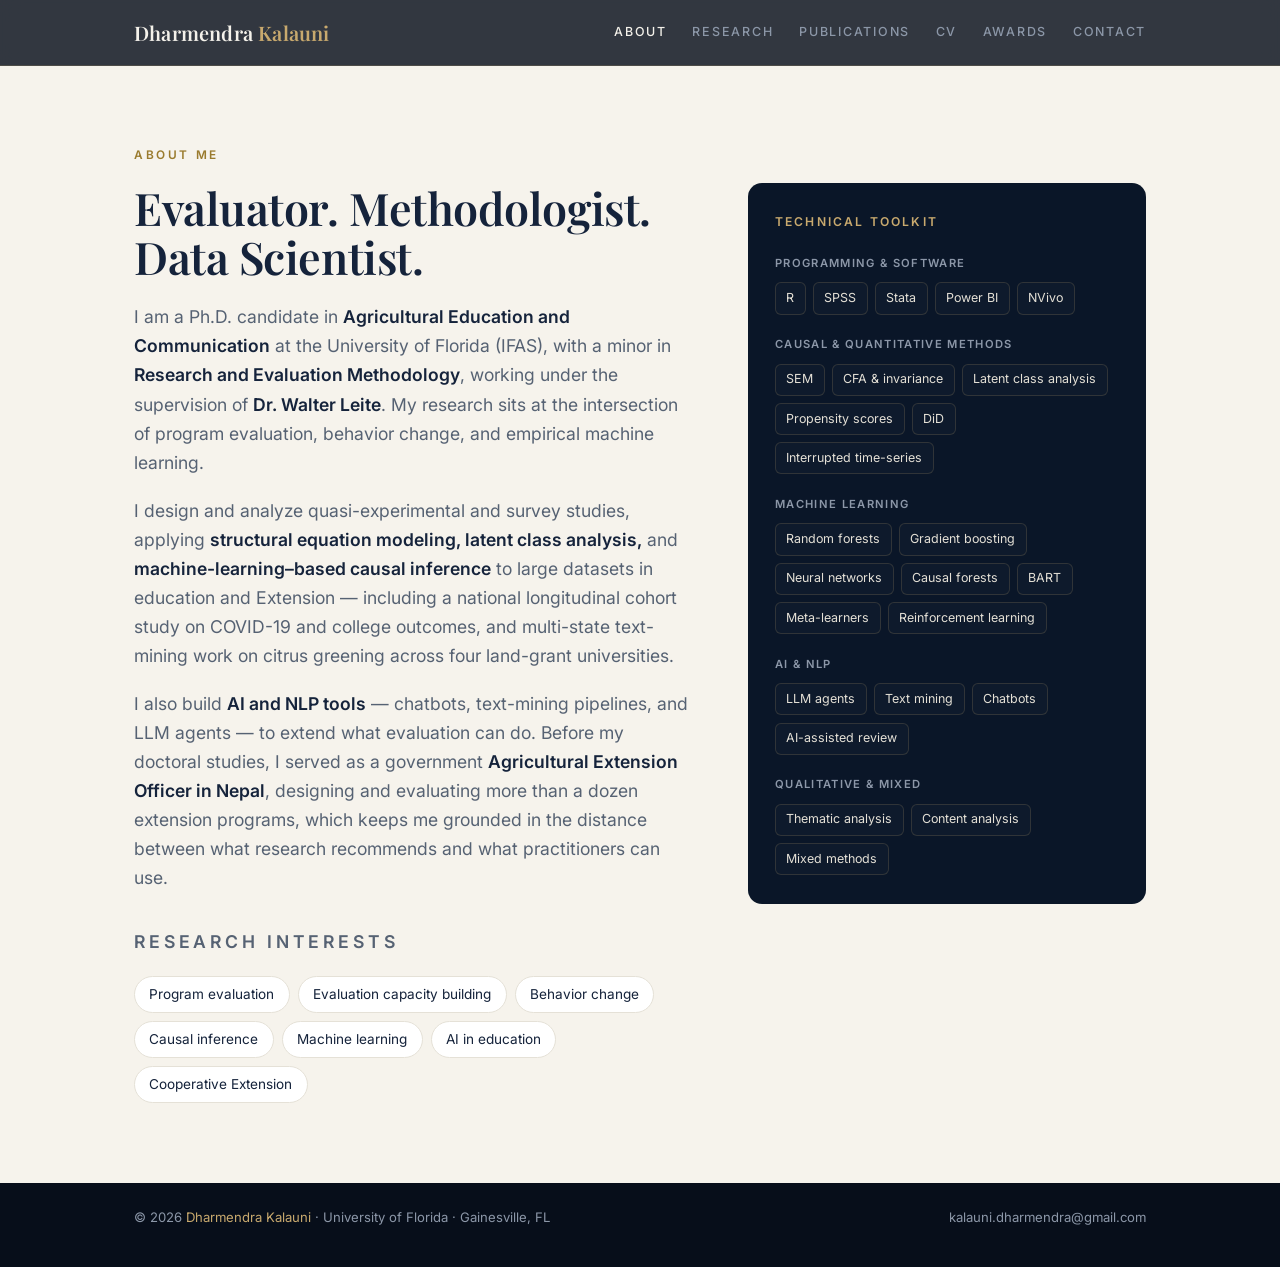
==== about.html @ 7e6e414e "Add files via upload" ====
<!DOCTYPE html>
<html lang="en">
<head>
<meta charset="UTF-8" />
<meta name="viewport" content="width=device-width, initial-scale=1.0" />
<title>About — Dharmendra Kalauni</title>
<meta name="description" content="About Dharmendra Kalauni — evaluation methodologist, researcher, and data scientist at the University of Florida." />
<link rel="preconnect" href="https://fonts.googleapis.com" />
<link rel="preconnect" href="https://fonts.gstatic.com" crossorigin />
<link href="https://fonts.googleapis.com/css2?family=Playfair+Display:wght@400;500;600;700&family=Inter:wght@300;400;500;600;700&display=swap" rel="stylesheet" />
<link rel="stylesheet" href="styles.css" />
<script>document.documentElement.className+=" js";</script>
</head>
<body>

<nav class="nav"><div class="nav-inner">
  <a class="brand" href="index.html">Dharmendra <span class="gold">Kalauni</span></a>
  <div class="nav-links">
    <a href="about.html" aria-current="page">About</a>
    <a href="research.html">Research</a>
    <a href="publications.html">Publications</a>
    <a href="cv.html">CV</a>
    <a href="awards.html">Awards</a>
    <a href="contact.html">Contact</a>
  </div>
</div></nav>

<section class="section">
  <div class="wrap">
    <p class="label">About me</p>
    <div class="about-grid">
      <div class="bio reveal">
        <h2 class="sec-head">Evaluator. Methodologist.<br />Data Scientist.</h2>
        <p>I am a Ph.D. candidate in <b>Agricultural Education and Communication</b> at the University of Florida (IFAS), with a minor in <b>Research and Evaluation Methodology</b>, working under the supervision of <b>Dr. Walter Leite</b>. My research sits at the intersection of program evaluation, behavior change, and empirical machine learning.</p>
        <p>I design and analyze quasi-experimental and survey studies, applying <b>structural equation modeling, latent class analysis,</b> and <b>machine-learning–based causal inference</b> to large datasets in education and Extension — including a national longitudinal cohort study on COVID-19 and college outcomes, and multi-state text-mining work on citrus greening across four land-grant universities.</p>
        <p>I also build <b>AI and NLP tools</b> — chatbots, text-mining pipelines, and LLM agents — to extend what evaluation can do. Before my doctoral studies, I served as a government <b>Agricultural Extension Officer in Nepal</b>, designing and evaluating more than a dozen extension programs, which keeps me grounded in the distance between what research recommends and what practitioners can use.</p>

        <p class="label" style="margin-top:2.2rem;">Research interests</p>
        <div class="interests">
          <span class="tag">Program evaluation</span>
          <span class="tag">Evaluation capacity building</span>
          <span class="tag">Behavior change</span>
          <span class="tag">Causal inference</span>
          <span class="tag">Machine learning</span>
          <span class="tag">AI in education</span>
          <span class="tag">Cooperative Extension</span>
        </div>
      </div>

      <aside class="toolkit reveal">
        <h3>Technical Toolkit</h3>
        <div class="grp">
          <h4>Programming &amp; Software</h4>
          <div class="tags"><span class="tag">R</span><span class="tag">SPSS</span><span class="tag">Stata</span><span class="tag">Power BI</span><span class="tag">NVivo</span></div>
        </div>
        <div class="grp">
          <h4>Causal &amp; Quantitative Methods</h4>
          <div class="tags"><span class="tag">SEM</span><span class="tag">CFA &amp; invariance</span><span class="tag">Latent class analysis</span><span class="tag">Propensity scores</span><span class="tag">DiD</span><span class="tag">Interrupted time-series</span></div>
        </div>
        <div class="grp">
          <h4>Machine Learning</h4>
          <div class="tags"><span class="tag">Random forests</span><span class="tag">Gradient boosting</span><span class="tag">Neural networks</span><span class="tag">Causal forests</span><span class="tag">BART</span><span class="tag">Meta-learners</span><span class="tag">Reinforcement learning</span></div>
        </div>
        <div class="grp">
          <h4>AI &amp; NLP</h4>
          <div class="tags"><span class="tag">LLM agents</span><span class="tag">Text mining</span><span class="tag">Chatbots</span><span class="tag">AI-assisted review</span></div>
        </div>
        <div class="grp">
          <h4>Qualitative &amp; Mixed</h4>
          <div class="tags"><span class="tag">Thematic analysis</span><span class="tag">Content analysis</span><span class="tag">Mixed methods</span></div>
        </div>
      </aside>
    </div>
  </div>
</section>

<footer><div class="wrap">
  <span>© <span data-year></span> <span class="gold">Dharmendra Kalauni</span> · University of Florida · Gainesville, FL</span>
  <span>kalauni.dharmendra@gmail.com</span>
</div></footer>

<script src="script.js"></script>
</body>
</html>
---- styles.css ----
/* ============================================================
   Dharmendra Kalauni — shared styles
   Deep navy + warm gold · Playfair Display + Inter · upright type
   ============================================================ */
:root{
  --navy:#0A1628; --navy-deep:#070E1A; --navy-soft:#13243E; --navy-card:#101F35;
  --paper:#F6F3EC; --surface:#FFFFFF;
  --ink:#15233B; --ink-soft:#566273;
  --gold:#C8A96E; --gold-soft:#D8BD86; --gold-ink:#9A7B2E; --gold-tint:#EFE7D6;
  --line:#E5E1D7; --line-soft:#EFEBE2;
  --line-dk:rgba(200,169,110,.18); --text-dk:#C7D0DD; --text-dk-soft:#8C97A8;
  --display:"Playfair Display",Georgia,serif;
  --body:"Inter",system-ui,sans-serif;
  --maxw:1140px; --gut:clamp(1.25rem,5vw,4rem);
}
*{box-sizing:border-box;}
html{scroll-behavior:smooth;}
@media (prefers-reduced-motion:reduce){html{scroll-behavior:auto;}}
body{margin:0;background:var(--paper);color:var(--ink);font-family:var(--body);font-size:17px;line-height:1.65;-webkit-font-smoothing:antialiased;text-rendering:optimizeLegibility;}
body.theme-dark{background:var(--navy);color:var(--text-dk);}
a{color:inherit;}
img{max-width:100%;display:block;}
.wrap{max-width:var(--maxw);margin:0 auto;padding-left:var(--gut);padding-right:var(--gut);}
.label{font-family:var(--body);font-size:.74rem;font-weight:600;letter-spacing:.22em;text-transform:uppercase;color:var(--gold-ink);margin:0 0 1.1rem;}
.theme-dark .label,.hero .label,.dark-sec .label{color:var(--gold);}

/* ---------- NAV (dark, consistent) ---------- */
.nav{position:sticky;top:0;z-index:50;background:rgba(7,14,26,.82);backdrop-filter:blur(10px);border-bottom:1px solid var(--line-dk);}
.nav-inner{max-width:var(--maxw);margin:0 auto;padding:1rem var(--gut);display:flex;align-items:center;justify-content:space-between;gap:1rem;flex-wrap:wrap;}
.brand{font-family:var(--display);font-weight:600;font-size:1.25rem;letter-spacing:.01em;text-decoration:none;color:#F4F1EA;}
.brand .gold{color:var(--gold);}
.nav-links{display:flex;gap:1.6rem;flex-wrap:wrap;}
.nav-links a{font-family:var(--body);font-size:.78rem;font-weight:500;letter-spacing:.14em;text-transform:uppercase;text-decoration:none;color:var(--text-dk-soft);transition:color .2s;padding:.2rem 0;}
.nav-links a:hover{color:var(--gold);}
.nav-links a[aria-current="page"]{color:#F4F1EA;}

/* ---------- BUTTONS ---------- */
.btn{font-family:var(--body);font-size:.9rem;font-weight:500;text-decoration:none;padding:.8rem 1.6rem;border-radius:40px;transition:all .2s;display:inline-flex;align-items:center;gap:.55rem;cursor:pointer;}
.btn-solid{background:var(--gold);color:var(--navy-deep);}
.btn-solid:hover{background:var(--gold-soft);}
.btn-ghost{border:1px solid var(--line);color:var(--ink);}
.btn-ghost:hover{border-color:var(--gold-ink);color:var(--gold-ink);}
.btn-ghost-light{border:1px solid rgba(200,169,110,.45);color:#EDE7DA;}
.btn-ghost-light:hover{border-color:var(--gold);color:var(--gold);}

/* ---------- HERO ---------- */
.hero{background:var(--navy);color:var(--text-dk);position:relative;overflow:hidden;}
.hero::after{content:"";position:absolute;inset:0;background:radial-gradient(120% 120% at 88% -10%,rgba(200,169,110,.10),transparent 55%);pointer-events:none;}
.hero-inner{max-width:var(--maxw);margin:0 auto;padding:clamp(3rem,8vw,6rem) var(--gut);position:relative;z-index:1;display:grid;grid-template-columns:1.15fr .85fr;gap:clamp(2rem,5vw,4rem);align-items:center;}
@media (max-width:820px){.hero-inner{grid-template-columns:1fr;}.hero-portrait{order:-1;}}
.hero .chip{display:inline-flex;align-items:center;gap:.55rem;border:1px solid var(--line-dk);border-radius:40px;padding:.4rem 1rem;font-size:.82rem;color:var(--gold);margin-bottom:1.4rem;}
.hero .chip::before{content:"";width:7px;height:7px;border-radius:50%;background:var(--gold);}
.hero h1{font-family:var(--display);font-weight:600;font-size:clamp(2.8rem,7.5vw,4.8rem);line-height:1.02;letter-spacing:-0.01em;margin:.1rem 0 .9rem;color:#F4F1EA;}
.hero h1 .ln2{display:block;color:var(--gold);}
.hero .role{font-size:clamp(1.05rem,2.3vw,1.35rem);color:#E4E0D6;margin:0 0 .3rem;font-weight:500;}
.hero .role b{color:var(--gold);font-weight:600;}
.hero .where{font-size:.98rem;color:var(--text-dk-soft);margin:0 0 1.4rem;}
.hero .lede{font-size:1.05rem;line-height:1.6;color:var(--text-dk);max-width:46ch;margin:0 0 1.9rem;}
.hero .lede b{color:#F4F1EA;font-weight:600;}
.hero .cta-row{display:flex;flex-wrap:wrap;gap:.8rem;margin-bottom:2rem;}
.hero .connect{display:flex;align-items:center;gap:.8rem;}
.hero .connect .lbl{font-size:.72rem;font-weight:600;letter-spacing:.2em;text-transform:uppercase;color:var(--text-dk-soft);margin-right:.3rem;}
.iconbtn{width:42px;height:42px;border-radius:50%;border:1px solid var(--line-dk);display:inline-flex;align-items:center;justify-content:center;color:var(--text-dk);transition:all .2s;}
.iconbtn:hover{border-color:var(--gold);color:var(--gold);}
.iconbtn svg{width:18px;height:18px;}

/* portrait + orbiting dot */
.hero-portrait{display:flex;justify-content:center;}
.portrait{position:relative;width:min(330px,76vw);aspect-ratio:1;}
.portrait .ring{position:absolute;inset:0;border:1px dashed rgba(200,169,110,.4);border-radius:50%;}
.portrait .orbit{position:absolute;inset:0;border-radius:50%;animation:spin 14s linear infinite;}
.portrait .orbit::before{content:"";position:absolute;top:-6px;left:50%;width:12px;height:12px;margin-left:-6px;background:var(--gold);border-radius:50%;box-shadow:0 0 14px 2px rgba(200,169,110,.8);}
@keyframes spin{to{transform:rotate(360deg);}}
@media (prefers-reduced-motion:reduce){.portrait .orbit{animation:none;}}
.headshot{position:absolute;inset:16px;border-radius:50%;overflow:hidden;background:var(--navy-soft);border:1px solid var(--line-dk);display:flex;align-items:center;justify-content:center;}
.headshot img{width:100%;height:100%;object-fit:cover;}
.headshot.empty::after{content:"DK";font-family:var(--display);font-size:3rem;color:var(--gold);font-weight:600;}

/* ---------- SECTIONS ---------- */
.section{padding:clamp(3rem,7vw,5rem) 0;}
.section + .section{border-top:1px solid var(--line);}
.sec-head{font-family:var(--display);font-weight:600;font-size:clamp(1.9rem,4vw,2.8rem);letter-spacing:-0.01em;margin:0 0 1.3rem;line-height:1.1;}
.lead-para{font-size:1.12rem;max-width:66ch;color:var(--ink-soft);}
.lead-para b,.lead-para strong{color:var(--ink);font-weight:600;}
.theme-dark .lead-para{color:var(--text-dk);}
.theme-dark .lead-para b{color:#F4F1EA;}

.page-head{padding:clamp(2.6rem,6vw,4rem) 0 clamp(1.4rem,3vw,2rem);}
.page-head.light{border-bottom:1px solid var(--line);}
.page-head h1{font-family:var(--display);font-weight:600;font-size:clamp(2.2rem,5.5vw,3.6rem);letter-spacing:-0.015em;margin:.2rem 0 .6rem;line-height:1.05;}
.page-head p{color:var(--ink-soft);max-width:62ch;margin:0;font-size:1.12rem;}
.theme-dark .page-head p{color:var(--text-dk);}
.page-head .row{display:flex;justify-content:space-between;align-items:flex-end;gap:1.5rem;flex-wrap:wrap;}

/* ---------- STATS (home) ---------- */
.stats{display:flex;flex-wrap:wrap;gap:1.6rem 3rem;padding:2rem 0;border-top:1px solid var(--line);border-bottom:1px solid var(--line);}
.stat .n{font-family:var(--display);font-weight:600;font-size:clamp(1.9rem,4.5vw,2.7rem);line-height:1;}
.stat .l{font-size:.74rem;font-weight:500;letter-spacing:.12em;text-transform:uppercase;color:var(--ink-soft);margin-top:.5rem;}

/* ---------- CARDS (home) ---------- */
.cards{display:grid;grid-template-columns:repeat(3,1fr);gap:1.1rem;margin-top:2.4rem;}
@media (max-width:820px){.cards{grid-template-columns:1fr 1fr;}}
@media (max-width:520px){.cards{grid-template-columns:1fr;}}
.card{display:flex;flex-direction:column;text-decoration:none;color:var(--ink);background:var(--surface);border:1px solid var(--line);border-radius:10px;padding:1.6rem 1.5rem;transition:transform .2s,border-color .2s,box-shadow .2s;}
.card:hover{transform:translateY(-3px);border-color:var(--gold);box-shadow:0 14px 34px -20px rgba(10,22,40,.4);}
.card .ix{font-size:.74rem;font-weight:600;color:var(--gold-ink);letter-spacing:.08em;}
.card h3{font-family:var(--display);font-weight:600;font-size:1.35rem;margin:.5rem 0 .4rem;}
.card p{margin:0 0 1.1rem;font-size:.95rem;color:var(--ink-soft);line-height:1.5;flex:1;}
.card .go{font-size:.82rem;font-weight:600;color:var(--gold-ink);}

/* ---------- ABOUT ---------- */
.about-grid{display:grid;grid-template-columns:1.4fr 1fr;gap:clamp(2rem,5vw,3.5rem);align-items:start;}
@media (max-width:820px){.about-grid{grid-template-columns:1fr;}}
.bio p{font-size:1.1rem;color:var(--ink-soft);margin:0 0 1.2rem;}
.bio p b{color:var(--ink);font-weight:600;}
.toolkit{background:var(--navy);color:var(--text-dk);border-radius:14px;padding:1.8rem 1.7rem;position:sticky;top:90px;}
.toolkit h3{font-size:.76rem;font-weight:600;letter-spacing:.18em;text-transform:uppercase;color:var(--gold);margin:0 0 1.4rem;}
.toolkit .grp{margin-bottom:1.3rem;}
.toolkit .grp:last-child{margin-bottom:0;}
.toolkit .grp h4{font-size:.7rem;font-weight:600;letter-spacing:.12em;text-transform:uppercase;color:var(--text-dk-soft);margin:0 0 .6rem;}
.toolkit .tags{display:flex;flex-wrap:wrap;gap:.45rem;}
.toolkit .tag{font-size:.78rem;color:#E4E0D6;border:1px solid var(--line-dk);border-radius:6px;padding:.3rem .65rem;background:rgba(255,255,255,.02);}
.interests{display:flex;flex-wrap:wrap;gap:.5rem;margin-top:1rem;}
.interests .tag{font-size:.85rem;color:var(--ink);border:1px solid var(--line);border-radius:40px;padding:.4rem .9rem;background:var(--surface);}

/* ---------- RESEARCH threads ---------- */
.threads{display:grid;grid-template-columns:1fr 1fr;gap:1.2rem;margin-top:1.8rem;}
@media (max-width:720px){.threads{grid-template-columns:1fr;}}
.thread{border:1px solid var(--line);border-radius:10px;padding:1.6rem 1.5rem;background:var(--surface);}
.thread .ix{font-size:.74rem;font-weight:600;color:var(--gold-ink);letter-spacing:.08em;}
.thread h4{font-family:var(--display);font-weight:600;font-size:1.3rem;margin:.5rem 0 .5rem;}
.thread p{margin:0;font-size:.97rem;color:var(--ink-soft);line-height:1.55;}
.thread .meth{margin-top:.9rem;display:flex;flex-wrap:wrap;gap:.4rem;}
.thread .meth span{font-size:.72rem;color:var(--gold-ink);border:1px solid var(--line);border-radius:5px;padding:.2rem .5rem;}

.featured{margin-top:2.2rem;background:var(--navy);color:var(--text-dk);border-radius:14px;padding:clamp(1.6rem,4vw,2.4rem);}
.featured .tagline{font-size:.74rem;font-weight:600;letter-spacing:.18em;text-transform:uppercase;color:var(--gold);margin:0 0 1rem;}
.featured h3{font-family:var(--display);font-weight:600;font-size:clamp(1.4rem,3vw,1.9rem);color:#F4F1EA;margin:0 0 1rem;line-height:1.15;}
.featured p{color:var(--text-dk);font-size:1.02rem;margin:0 0 1.1rem;max-width:70ch;}
.featured .cite{border-left:2px solid var(--gold);padding:.4rem 0 .4rem 1rem;font-size:.95rem;color:#E4E0D6;}
.featured .cite b{color:#F4F1EA;}
.featured .cite .vn{display:block;color:var(--text-dk-soft);font-size:.85rem;margin-top:.3rem;}

/* ---------- MODEL DIAGRAM ---------- */
.model-block{margin-top:1.8rem;background:var(--surface);border:1px solid var(--line);border-radius:12px;padding:clamp(1.5rem,4vw,2.4rem);}
.model svg{width:100%;height:auto;max-width:760px;margin:0 auto;display:block;}
.model-cap{font-size:.78rem;color:var(--ink-soft);margin:1.2rem 0 0;text-align:center;}
.model-cap b{color:var(--gold-ink);font-weight:600;}
.node rect{fill:var(--paper);stroke:var(--navy);stroke-width:1.5;}
.node.accent rect{stroke:var(--gold-ink);}
.node text{font-family:var(--body);font-weight:600;fill:var(--ink);}
.node .sub{font-weight:400;fill:var(--ink-soft);}
.edge{stroke:var(--navy);stroke-width:1.6;fill:none;}
.edge.dash{stroke:var(--gold-ink);stroke-dasharray:5 4;}
.edge-label{font-size:11px;fill:var(--ink-soft);}

/* ---------- PUBLICATIONS ---------- */
.pub-list{list-style:none;margin:1.4rem 0 0;padding:0;border-top:1px solid var(--line);}
.pub-list li{padding:1.15rem 0;border-bottom:1px solid var(--line-soft);display:grid;grid-template-columns:auto 1fr;gap:1.2rem;}
.pub-list .yr{font-size:.85rem;font-weight:600;color:var(--gold-ink);padding-top:.15rem;}
.pub-list .cite{font-size:.98rem;line-height:1.55;}
.pub-list .cite em{color:var(--ink-soft);font-style:normal;}
.pub-list .cite b{color:var(--ink);font-weight:700;}
.pub-list .venue{font-size:.82rem;color:var(--ink-soft);display:block;margin-top:.3rem;}
.pub-list .venue a{color:var(--gold-ink);text-decoration:none;border-bottom:1px solid transparent;}
.pub-list .venue a:hover{border-bottom-color:var(--gold-ink);}
.sub-label{font-size:.76rem;font-weight:600;letter-spacing:.14em;text-transform:uppercase;color:var(--gold-ink);margin:2.6rem 0 .2rem;}

/* ---------- CV TIMELINE (dark) ---------- */
.cv-grid{display:grid;grid-template-columns:1fr 1fr;gap:clamp(2rem,5vw,4rem);margin-top:1rem;}
@media (max-width:820px){.cv-grid{grid-template-columns:1fr;}}
.tl-head{font-size:.78rem;font-weight:600;letter-spacing:.16em;text-transform:uppercase;color:var(--gold);border-bottom:1px solid var(--line-dk);padding-bottom:.8rem;margin:0 0 1.6rem;}
.tl{list-style:none;margin:0;padding:0;position:relative;border-left:1px solid var(--line-dk);}
.tl li{position:relative;padding:0 0 1.8rem 1.6rem;}
.tl li::before{content:"";position:absolute;left:-5px;top:.35rem;width:9px;height:9px;border-radius:50%;background:var(--gold);box-shadow:0 0 0 3px var(--navy);}
.tl .when{font-size:.8rem;font-weight:500;color:var(--gold);margin-bottom:.3rem;}
.tl h4{font-family:var(--display);font-weight:600;font-size:1.2rem;color:#F4F1EA;margin:0 0 .25rem;}
.tl .org{font-size:.95rem;color:var(--text-dk-soft);margin:0 0 .6rem;}
.tl .badge{display:inline-block;font-size:.74rem;color:var(--gold);border:1px solid var(--line-dk);border-radius:40px;padding:.15rem .7rem;margin:0 0 .6rem;}
.tl ul{margin:.4rem 0 0;padding-left:1.1rem;}
.tl ul li{padding:0;margin:0 0 .35rem;border:none;font-size:.92rem;color:var(--text-dk);}
.tl ul li::before{display:none;}

/* ---------- AWARDS ---------- */
.awards-grid{display:grid;grid-template-columns:repeat(2,1fr);gap:1.5rem;margin-top:1.6rem;}
@media (max-width:680px){.awards-grid{grid-template-columns:1fr;}}
.award{background:var(--surface);border:1px solid var(--line);border-radius:12px;overflow:hidden;display:flex;flex-direction:column;}
.photo{position:relative;aspect-ratio:16/10;background:var(--gold-tint);border-bottom:1px solid var(--line);}
.photo img{width:100%;height:100%;object-fit:cover;}
.photo.empty{display:flex;align-items:center;justify-content:center;}
.photo.empty::after{content:attr(data-label);font-size:.8rem;font-weight:600;letter-spacing:.06em;color:var(--gold-ink);text-align:center;padding:1rem;}
.award .body{padding:1.2rem 1.4rem;}
.award .year{font-size:.76rem;font-weight:600;color:var(--gold-ink);}
.award h4{font-family:var(--display);font-weight:600;font-size:1.22rem;margin:.4rem 0 .4rem;}
.award p{margin:0;font-size:.93rem;color:var(--ink-soft);line-height:1.5;}

/* ---------- CONTACT (Let's Connect) ---------- */
.connect-grid{display:grid;grid-template-columns:1fr 1fr;gap:clamp(2.5rem,6vw,5rem);align-items:start;}
@media (max-width:820px){.connect-grid{grid-template-columns:1fr;}}
.connect h2{font-family:var(--display);font-weight:600;font-size:clamp(2.4rem,6vw,3.6rem);color:#F4F1EA;margin:0 0 1.2rem;}
.connect .intro{color:var(--text-dk);font-size:1.05rem;max-width:42ch;margin:0 0 2.4rem;}
.info-row{display:flex;gap:1rem;align-items:flex-start;margin-bottom:1.5rem;}
.info-row .ico{flex:none;width:46px;height:46px;border-radius:10px;background:rgba(200,169,110,.12);border:1px solid var(--line-dk);display:flex;align-items:center;justify-content:center;color:var(--gold);}
.info-row .ico svg{width:20px;height:20px;}
.info-row .k{font-size:.72rem;font-weight:600;letter-spacing:.16em;text-transform:uppercase;color:var(--text-dk-soft);margin-bottom:.2rem;}
.info-row .v{font-size:1.02rem;color:#EDE7DA;}
.info-row a.v{text-decoration:none;}
.info-row a.v:hover{color:var(--gold);}
.find-card{display:flex;align-items:center;gap:1rem;background:var(--navy-card);border:1px solid var(--line-dk);border-radius:14px;padding:1.1rem 1.3rem;text-decoration:none;margin-bottom:1rem;transition:border-color .2s,transform .2s;}
.find-card:hover{border-color:var(--gold);transform:translateX(3px);}
.find-card .ico{flex:none;width:46px;height:46px;border-radius:10px;background:rgba(200,169,110,.12);display:flex;align-items:center;justify-content:center;color:var(--gold);}
.find-card .ico svg{width:22px;height:22px;}
.find-card .t{flex:1;}
.find-card .t .nm{font-size:1.05rem;font-weight:600;color:#F4F1EA;}
.find-card .t .sb{font-size:.85rem;color:var(--text-dk-soft);}
.find-card .arr{color:var(--text-dk-soft);font-size:1.1rem;}
.find-card:hover .arr{color:var(--gold);}

/* ---------- FOOTER ---------- */
footer{background:var(--navy-deep);color:var(--text-dk-soft);font-size:.82rem;padding:1.5rem 0 2.4rem;}
footer .wrap{display:flex;flex-wrap:wrap;justify-content:space-between;gap:.6rem;}
footer .gold{color:var(--gold);}

/* ---------- reveal + a11y ---------- */
.reveal{transition:opacity .7s ease,transform .7s ease;}
.js .reveal{opacity:0;transform:translateY(14px);}
.js .reveal.in{opacity:1;transform:none;}
@media (prefers-reduced-motion:reduce){.js .reveal{opacity:1;transform:none;transition:none;}}
:focus-visible{outline:2px solid var(--gold);outline-offset:3px;border-radius:2px;}

/* dark-theme heading overrides */
.theme-dark .page-head h1,.theme-dark .sec-head{color:#F4F1EA;}
.theme-dark .section + .section{border-top-color:var(--line-dk);}
.theme-dark .page-head.light{border-bottom-color:var(--line-dk);}
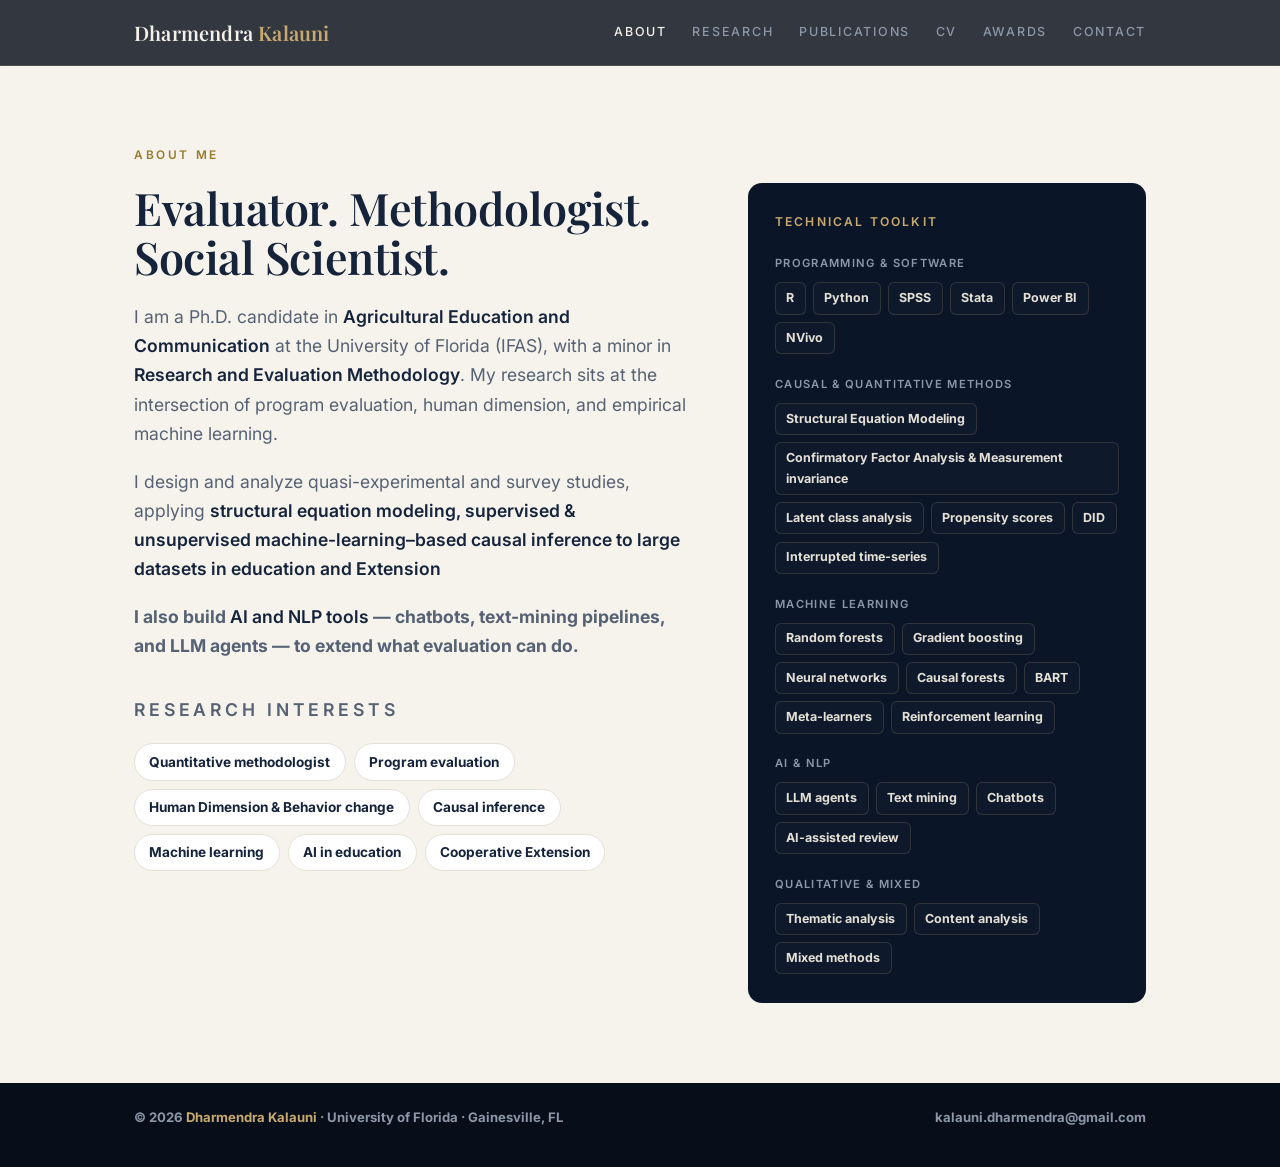
==== commit 90216c84: "Update about.html" ====
--- a/about.html
+++ b/about.html
@@ -4,7 +4,7 @@
 <meta charset="UTF-8" />
 <meta name="viewport" content="width=device-width, initial-scale=1.0" />
 <title>About — Dharmendra Kalauni</title>
-<meta name="description" content="About Dharmendra Kalauni — evaluation methodologist, researcher, and data scientist at the University of Florida." />
+<meta name="description" content="About Dharmendra Kalauni — quantitative methodologist, applied social scientist, and data enthusiast at the University of Florida." />
 <link rel="preconnect" href="https://fonts.googleapis.com" />
 <link rel="preconnect" href="https://fonts.gstatic.com" crossorigin />
 <link href="https://fonts.googleapis.com/css2?family=Playfair+Display:wght@400;500;600;700&family=Inter:wght@300;400;500;600;700&display=swap" rel="stylesheet" />
@@ -30,16 +30,16 @@
     <p class="label">About me</p>
     <div class="about-grid">
       <div class="bio reveal">
-        <h2 class="sec-head">Evaluator. Methodologist.<br />Data Scientist.</h2>
-        <p>I am a Ph.D. candidate in <b>Agricultural Education and Communication</b> at the University of Florida (IFAS), with a minor in <b>Research and Evaluation Methodology</b>, working under the supervision of <b>Dr. Walter Leite</b>. My research sits at the intersection of program evaluation, behavior change, and empirical machine learning.</p>
-        <p>I design and analyze quasi-experimental and survey studies, applying <b>structural equation modeling, latent class analysis,</b> and <b>machine-learning–based causal inference</b> to large datasets in education and Extension — including a national longitudinal cohort study on COVID-19 and college outcomes, and multi-state text-mining work on citrus greening across four land-grant universities.</p>
-        <p>I also build <b>AI and NLP tools</b> — chatbots, text-mining pipelines, and LLM agents — to extend what evaluation can do. Before my doctoral studies, I served as a government <b>Agricultural Extension Officer in Nepal</b>, designing and evaluating more than a dozen extension programs, which keeps me grounded in the distance between what research recommends and what practitioners can use.</p>
+        <h2 class="sec-head">Evaluator. Methodologist.<br />Social Scientist.</h2>
+        <p>I am a Ph.D. candidate in <b>Agricultural Education and Communication</b> at the University of Florida (IFAS), with a minor in <b>Research and Evaluation Methodology</b>. My research sits at the intersection of program evaluation, human dimension, and empirical machine learning.</p>
+        <p>I design and analyze quasi-experimental and survey studies, applying <b>structural equation modeling, <b> supervised & unsupervised machine-learning–based causal inference</b> to large datasets in education and Extension </p>
+        <p>I also build <b>AI and NLP tools</b> — chatbots, text-mining pipelines, and LLM agents — to extend what evaluation can do.</p>
 
         <p class="label" style="margin-top:2.2rem;">Research interests</p>
         <div class="interests">
+          <span class="tag">Quantitative methodologist</span>
           <span class="tag">Program evaluation</span>
-          <span class="tag">Evaluation capacity building</span>
-          <span class="tag">Behavior change</span>
+          <span class="tag">Human Dimension & Behavior change</span>
           <span class="tag">Causal inference</span>
           <span class="tag">Machine learning</span>
           <span class="tag">AI in education</span>
@@ -51,11 +51,11 @@
         <h3>Technical Toolkit</h3>
         <div class="grp">
           <h4>Programming &amp; Software</h4>
-          <div class="tags"><span class="tag">R</span><span class="tag">SPSS</span><span class="tag">Stata</span><span class="tag">Power BI</span><span class="tag">NVivo</span></div>
+          <div class="tags"><span class="tag">R</span><span class="tag">Python</span><span class="tag">SPSS</span><span class="tag">Stata</span><span class="tag">Power BI</span><span class="tag">NVivo</span></div>
         </div>
         <div class="grp">
           <h4>Causal &amp; Quantitative Methods</h4>
-          <div class="tags"><span class="tag">SEM</span><span class="tag">CFA &amp; invariance</span><span class="tag">Latent class analysis</span><span class="tag">Propensity scores</span><span class="tag">DiD</span><span class="tag">Interrupted time-series</span></div>
+          <div class="tags"><span class="tag">Structural Equation Modeling</span><span class="tag">Confirmatory Factor Analysis &amp; Measurement invariance</span><span class="tag">Latent class analysis</span><span class="tag">Propensity scores</span><span class="tag">DID</span><span class="tag">Interrupted time-series</span></div>
         </div>
         <div class="grp">
           <h4>Machine Learning</h4>
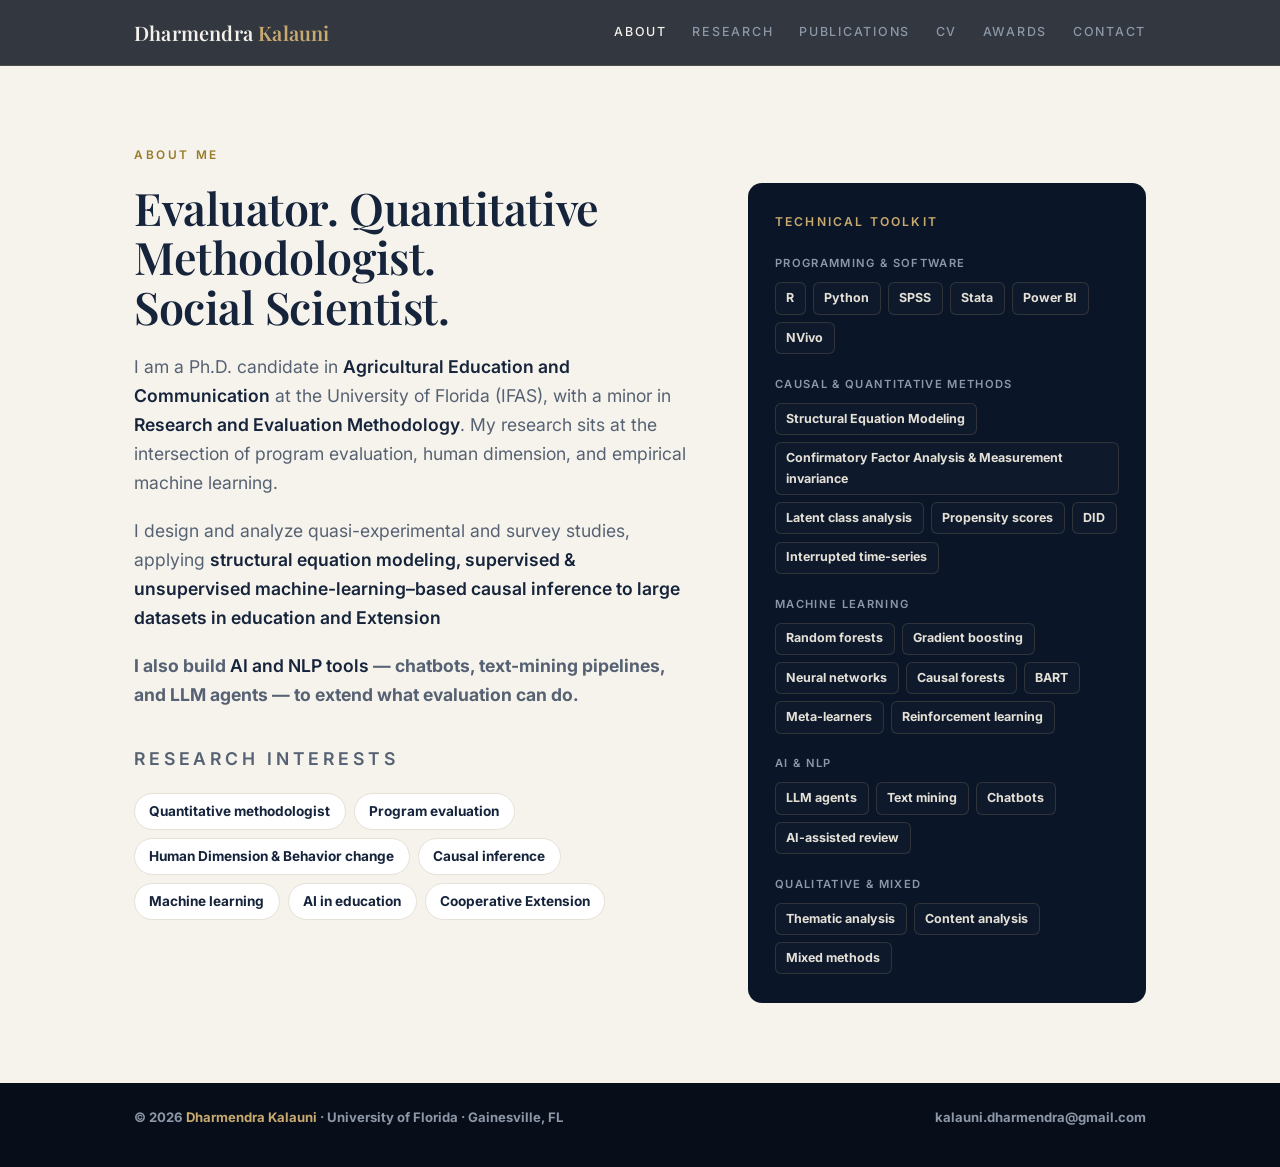
==== commit 7fe242e4: "Update about.html" ====
--- a/about.html
+++ b/about.html
@@ -30,7 +30,7 @@
     <p class="label">About me</p>
     <div class="about-grid">
       <div class="bio reveal">
-        <h2 class="sec-head">Evaluator. Methodologist.<br />Social Scientist.</h2>
+        <h2 class="sec-head">Evaluator. Quantitative Methodologist.<br />Social Scientist.</h2>
         <p>I am a Ph.D. candidate in <b>Agricultural Education and Communication</b> at the University of Florida (IFAS), with a minor in <b>Research and Evaluation Methodology</b>. My research sits at the intersection of program evaluation, human dimension, and empirical machine learning.</p>
         <p>I design and analyze quasi-experimental and survey studies, applying <b>structural equation modeling, <b> supervised & unsupervised machine-learning–based causal inference</b> to large datasets in education and Extension </p>
         <p>I also build <b>AI and NLP tools</b> — chatbots, text-mining pipelines, and LLM agents — to extend what evaluation can do.</p>
